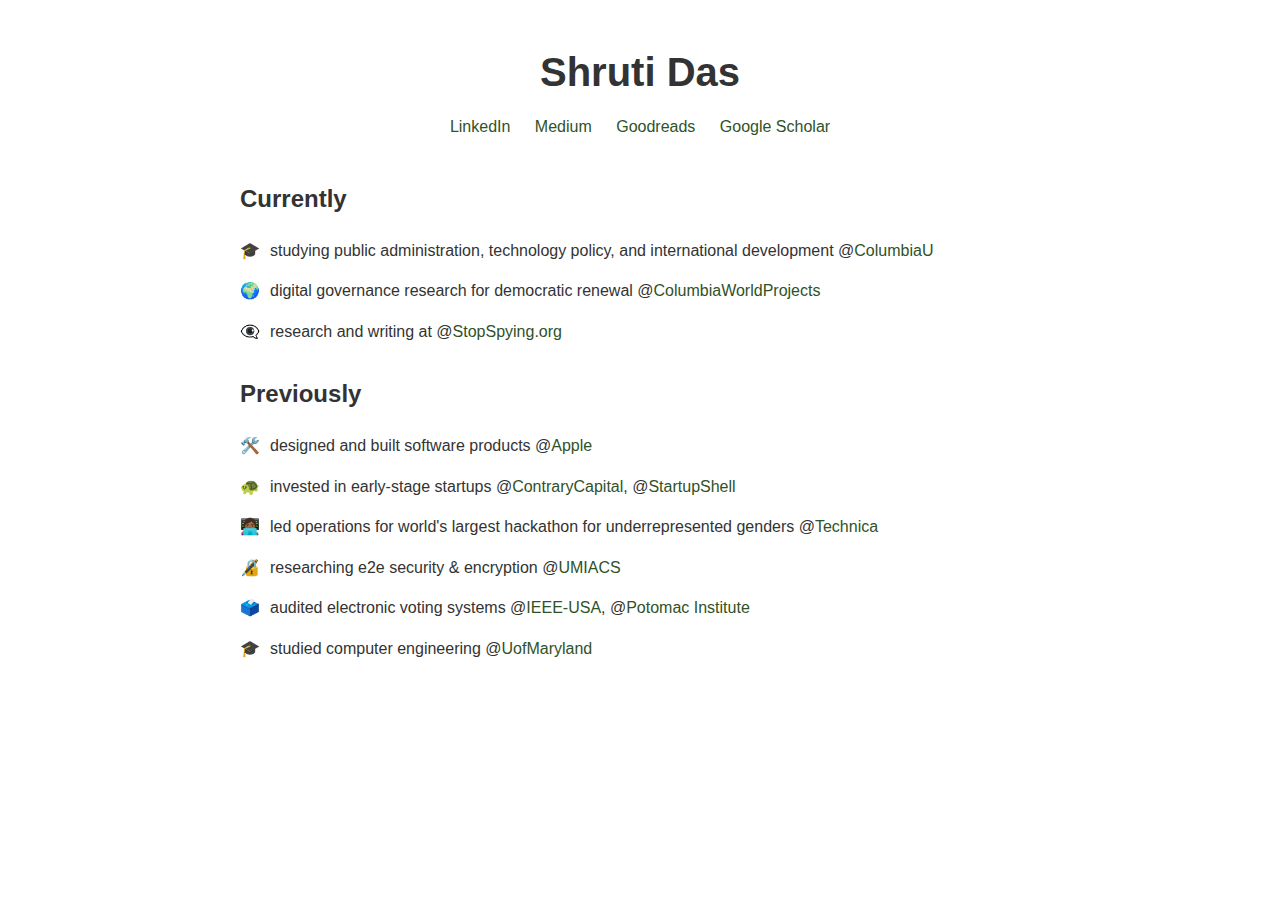
==== index.html @ 67d01620 "past" ====
<!DOCTYPE html>
<html lang="en">
<head>
    <meta charset="utf-8">
    <meta name="viewport" content="width=device-width, initial-scale=1.0">
    <meta http-equiv="X-UA-Compatible" content="IE=edge,chrome=1">
    <meta name="viewport" content="width=device-width, initial-scale=1">
    <meta name="title" content="Shruti Das">
    <link rel="shortcut icon" type="image/png" href="favicon.png">

    <link rel="canonical" href="https://shrutidas.github.io">

    <style>
        body {
            font-family: -apple-system, BlinkMacSystemFont, 'Segoe UI', Roboto, sans-serif;
            max-width: 800px;
            margin: 40px auto;
            padding: 0 20px;
            line-height: 1.6;
            color: #333;
        }

        h1 {
            text-align: center;
            font-size: 2.5em;
            margin-bottom: 10px;
        }

        .social-links {
            text-align: center;
            margin-bottom: 40px;
        }

        .social-links a {
            color: #305227;
            text-decoration: none;
            margin: 0 10px;
        }

        .section {
            margin-bottom: 30px;
        }

        .year {
            font-weight: bold;
            margin-top: 30px;
            font-size: 1.2em;
        }

        .entry {
            margin: 15px 0;
            display: flex;
            align-items: flex-start;
        }

        .emoji {
            width: 20px;
            margin-right: 10px;
        }

        a {
            color: #305227;
            text-decoration: none;
        }

        a:hover {
            text-decoration: underline;
        }
    </style>
</head>
<body>
    <h1>Shruti Das</h1>

    <div class="social-links">
        <a href="https://www.linkedin.com/in/shruti--das/" target="new">LinkedIn</a>
        <a href="https://medium.com/@shrutidas_" target="new">Medium</a>
        <a href="https://www.goodreads.com/user/show/92586447-shruti" target="new">Goodreads</a>
        <a href="https://scholar.google.com/citations?view_op=list_works&hl=en&user=afxZ388AAAAJ" target="new">Google Scholar</a>
    </div>

    <div class="section">
        <h2>Currently</h2>
        <div class="entry">
            <span class="emoji">🎓</span>
            <div>studying public administration, technology policy, and international development @<a href="https://www.columbia.edu" target="new">ColumbiaU</a></div>
        </div>
        <div class="entry">
            <span class="emoji">🌍</span>
            <div>digital governance research for democratic renewal
              @<a href="https://worldprojects.columbia.edu/our-work/research-and-engagement/democratic-renewal" target="new">ColumbiaWorldProjects</a>
            </div>
        </div>
        <div class="entry">
            <span class="emoji">👁️‍🗨️</span>
            <div>research and writing at
              @<a href="https://www.stopspying.org" target="new">StopSpying.org</a>
            </div>
        </div>
    </div>


    <div class="section">
        <h2>Previously</h2>
        <div class="entry">
            <span class="emoji">🛠️</span>
            <div>designed and built software products
              @<a href="https://www.apple.com" target="new">Apple</a>
            </div>
        </div>
        <div class="entry">
            <span class="emoji">🐢</span>
            <div>invested in early-stage startups
              @<a href="https://www.contrarycap.com" target="new">ContraryCapital</a>,
              @<a href="https://startupshell.org" target="new">StartupShell</a>
            </div>
        </div>
        <div class="entry">
            <span class="emoji">👩🏾‍💻</span>
            <div>led operations for world's largest hackathon for underrepresented genders
              @<a href="https://2019.gotechnica.org" target="new">Technica</a>
            </div>
        </div>
        <div class="entry">
            <span class="emoji">🔏</span>
            <div>researching e2e security & encryption
              @<a href="https://www.umiacs.umd.edu" target="new">UMIACS</a>
            </div>
        </div>
        <div class="entry">
            <span class="emoji">🗳️</span>
            <div>audited electronic voting systems
              @<a href="https://ieeeusa.org/" target="new">IEEE-USA</a>,
              @<a href="https://www.potomacinstitute.org" target="new">Potomac Institute</a>
            </div>
        </div>
        <div class="entry">
            <span class="emoji">🎓</span>
            <div>studied computer engineering
              @<a href="https://umd.edu" target="new">UofMaryland</a>
            </div>
        </div>
    </div>
</body>
</html>
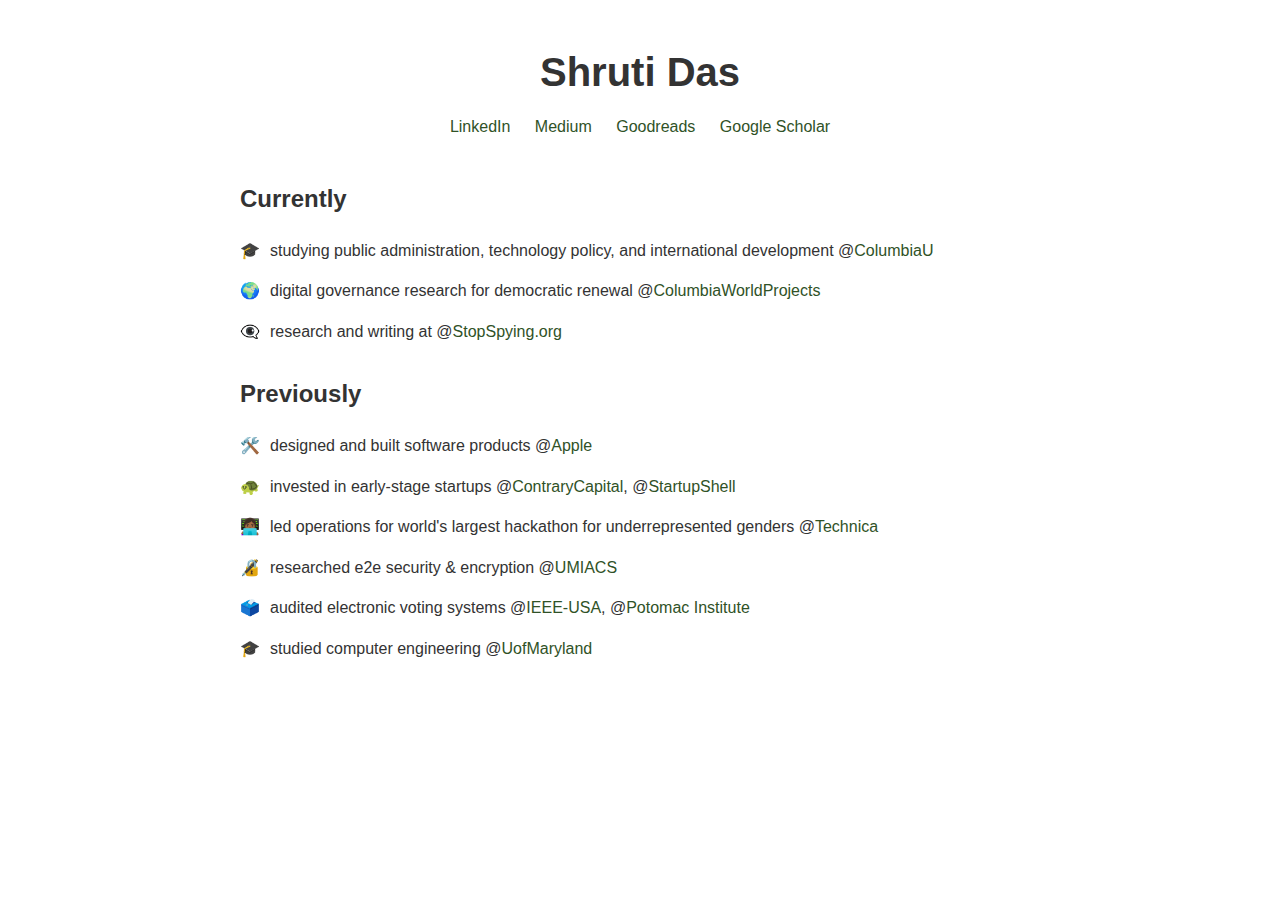
==== commit 20a76892: "up" ====
--- a/index.html
+++ b/index.html
@@ -122,7 +122,7 @@
         </div>
         <div class="entry">
             <span class="emoji">🔏</span>
-            <div>researching e2e security & encryption
+            <div>researched e2e security & encryption
               @<a href="https://www.umiacs.umd.edu" target="new">UMIACS</a>
             </div>
         </div>
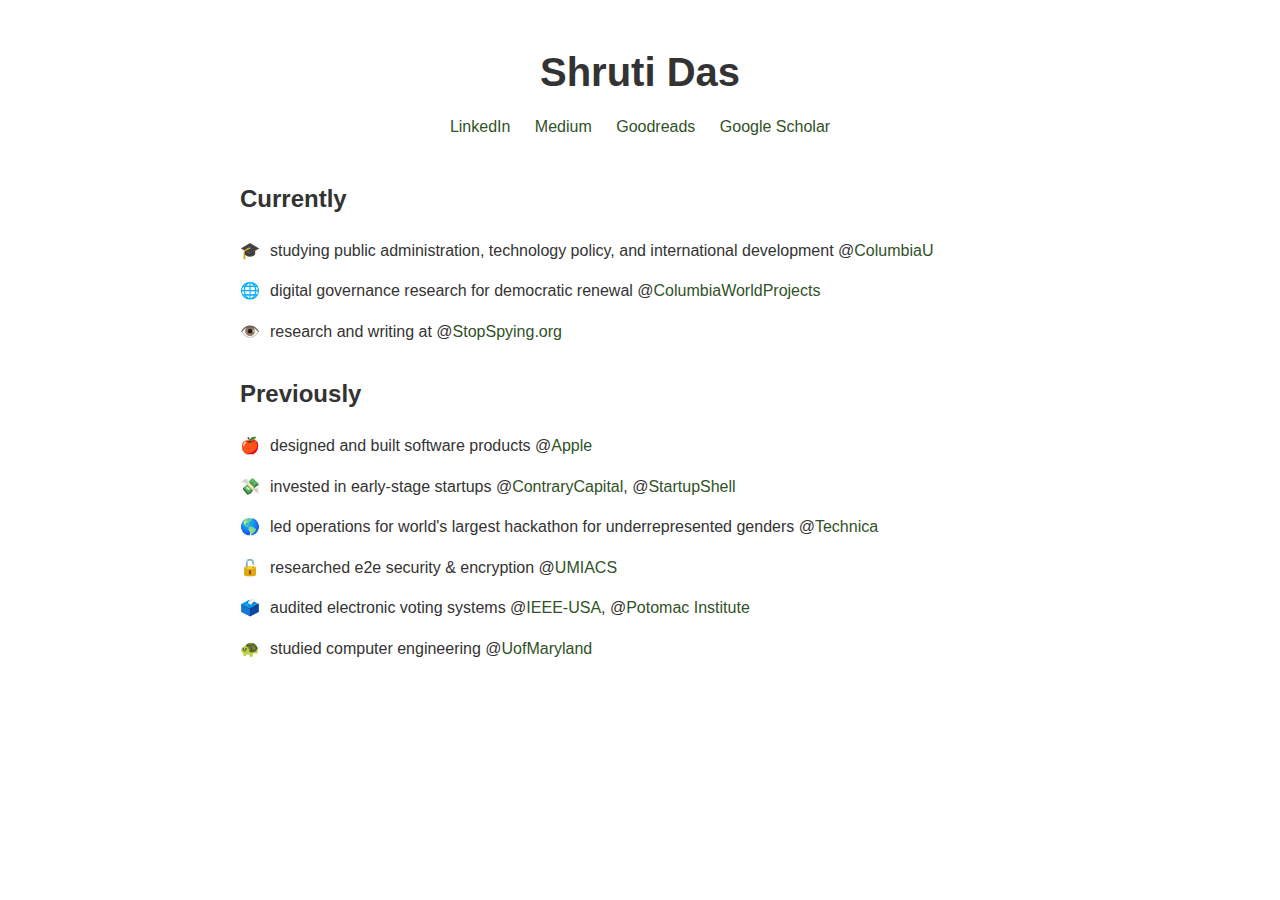
==== commit d62adc02: "aga" ====
--- a/index.html
+++ b/index.html
@@ -85,13 +85,13 @@
             <div>studying public administration, technology policy, and international development @<a href="https://www.columbia.edu" target="new">ColumbiaU</a></div>
         </div>
         <div class="entry">
-            <span class="emoji">🌍</span>
+            <span class="emoji">🌐</span>
             <div>digital governance research for democratic renewal
               @<a href="https://worldprojects.columbia.edu/our-work/research-and-engagement/democratic-renewal" target="new">ColumbiaWorldProjects</a>
             </div>
         </div>
         <div class="entry">
-            <span class="emoji">👁️‍🗨️</span>
+            <span class="emoji">👁️</span>
             <div>research and writing at
               @<a href="https://www.stopspying.org" target="new">StopSpying.org</a>
             </div>
@@ -102,26 +102,26 @@
     <div class="section">
         <h2>Previously</h2>
         <div class="entry">
-            <span class="emoji">🛠️</span>
+            <span class="emoji">🍎</span>
             <div>designed and built software products
               @<a href="https://www.apple.com" target="new">Apple</a>
             </div>
         </div>
         <div class="entry">
-            <span class="emoji">🐢</span>
+            <span class="emoji">💸</span>
             <div>invested in early-stage startups
               @<a href="https://www.contrarycap.com" target="new">ContraryCapital</a>,
               @<a href="https://startupshell.org" target="new">StartupShell</a>
             </div>
         </div>
         <div class="entry">
-            <span class="emoji">👩🏾‍💻</span>
+            <span class="emoji">🌎</span>
             <div>led operations for world's largest hackathon for underrepresented genders
               @<a href="https://2019.gotechnica.org" target="new">Technica</a>
             </div>
         </div>
         <div class="entry">
-            <span class="emoji">🔏</span>
+            <span class="emoji">🔓</span>
             <div>researched e2e security & encryption
               @<a href="https://www.umiacs.umd.edu" target="new">UMIACS</a>
             </div>
@@ -134,7 +134,7 @@
             </div>
         </div>
         <div class="entry">
-            <span class="emoji">🎓</span>
+            <span class="emoji">🐢</span>
             <div>studied computer engineering
               @<a href="https://umd.edu" target="new">UofMaryland</a>
             </div>
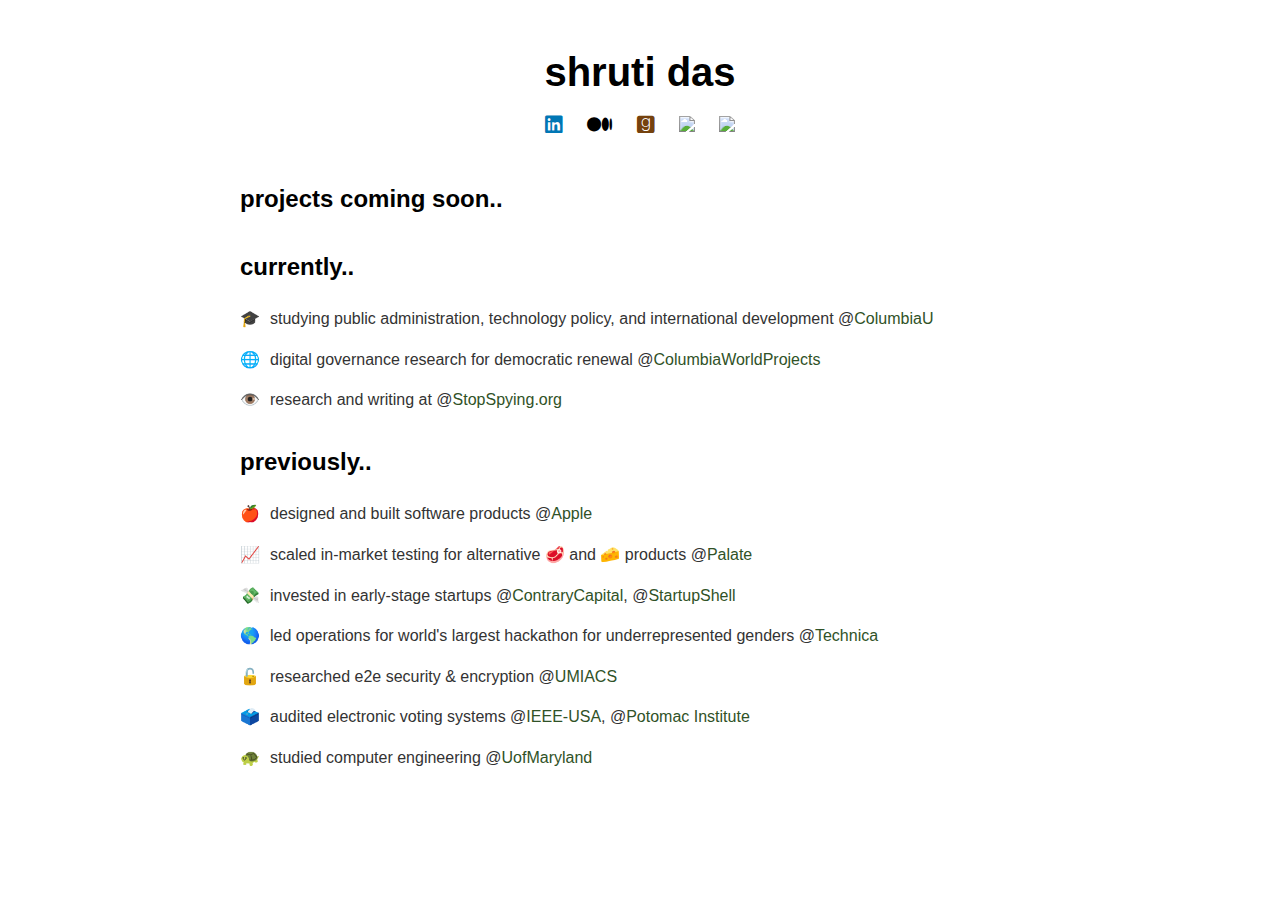
==== commit 50c95bcd: "short edits" ====
--- a/index.html
+++ b/index.html
@@ -6,13 +6,22 @@
     <meta http-equiv="X-UA-Compatible" content="IE=edge,chrome=1">
     <meta name="viewport" content="width=device-width, initial-scale=1">
     <meta name="title" content="Shruti Das">
-    <link rel="shortcut icon" type="image/png" href="favicon.png">
+    <link rel="shortcut icon" type="image/png" href="img/favicon.png">
+    <link rel="stylesheet" href="https://cdnjs.cloudflare.com/ajax/libs/font-awesome/6.5.1/css/all.min.css">
 
     <link rel="canonical" href="https://shrutidas.github.io">
+    <title>Shruti Das</title>
 
     <style>
+        @font-face {
+          font-family: 'Apercu';
+          src: url('path/to/apercu-regular.woff2') format('woff2'),
+               url('path/to/apercu-regular.woff') format('woff');
+        }
+
         body {
             font-family: -apple-system, BlinkMacSystemFont, 'Segoe UI', Roboto, sans-serif;
+            /*font-family: 'Apercu', sans-serif;*/
             max-width: 800px;
             margin: 40px auto;
             padding: 0 20px;
@@ -22,8 +31,15 @@
 
         h1 {
             text-align: center;
+            font-family: 'Apercu', sans-serif;
             font-size: 2.5em;
             margin-bottom: 10px;
+            color: #000;
+        }
+
+        h2 {
+          font-family: 'Apercu', sans-serif;
+          color: #000;
         }
 
         .social-links {
@@ -69,17 +85,33 @@
     </style>
 </head>
 <body>
-    <h1>Shruti Das</h1>
+    <h1>shruti das</h1>
 
     <div class="social-links">
-        <a href="https://www.linkedin.com/in/shruti--das/" target="new">LinkedIn</a>
-        <a href="https://medium.com/@shrutidas_" target="new">Medium</a>
-        <a href="https://www.goodreads.com/user/show/92586447-shruti" target="new">Goodreads</a>
-        <a href="https://scholar.google.com/citations?view_op=list_works&hl=en&user=afxZ388AAAAJ" target="new">Google Scholar</a>
+        <a href="https://www.linkedin.com/in/shruti--das/">
+            <i class="fab fa-linkedin" style="font-size: 20px; color: #0077B5"></i>
+        </a>
+        <a href="https://medium.com/@shrutidas_">
+            <i class="fab fa-medium" style="font-size: 20px; color: #000"></i>
+        </a>
+        <a href="https://www.goodreads.com/user/show/92586447-shruti">
+            <i class="fab fa-goodreads" style="font-size: 20px; color: #75420e"></i>
+        </a>
+        <a href="https://curius.app/shruti-das">
+            <img src="https://img.notionusercontent.com/s3/prod-files-secure%2Ff047967b-68fd-4c0b-990e-ab3b13fb4d0d%2F64e701c6-2f1d-401b-8a43-7c9bbbfc812d%2FGroup_46_(4).png/size/w=250?exp=1738200507&sig=jaHJXGyHwv23MrXRkWmx5qdWmTssn3d07ymlyJirL6E" width="18">
+        </a>
+        <a href="https://scholar.google.com/citations?user=afxZ388AAAAJ&hl=en&oi=sra">
+          <img src="https://upload.wikimedia.org/wikipedia/commons/thumb/c/c7/Google_Scholar_logo.svg/2048px-Google_Scholar_logo.svg.png" width="18">
+
+        </a>
     </div>
 
     <div class="section">
-        <h2>Currently</h2>
+      <h2>projects coming soon..</h2>
+    </div>
+
+    <div class="section">
+        <h2>currently..</h2>
         <div class="entry">
             <span class="emoji">🎓</span>
             <div>studying public administration, technology policy, and international development @<a href="https://www.columbia.edu" target="new">ColumbiaU</a></div>
@@ -100,43 +132,49 @@
 
 
     <div class="section">
-        <h2>Previously</h2>
+        <h2>previously..</h2>
         <div class="entry">
             <span class="emoji">🍎</span>
             <div>designed and built software products
-              @<a href="https://www.apple.com" target="new">Apple</a>
+              @<a href="https://www.apple.com">Apple</a>
+            </div>
+        </div>
+        <div class="entry">
+            <span class="emoji">📈</span>
+            <div>scaled in-market testing for alternative 🥩 and 🧀 products
+              @<a href="https://www.palateinsights.com">Palate</a>
             </div>
         </div>
         <div class="entry">
             <span class="emoji">💸</span>
             <div>invested in early-stage startups
-              @<a href="https://www.contrarycap.com" target="new">ContraryCapital</a>,
-              @<a href="https://startupshell.org" target="new">StartupShell</a>
+              @<a href="https://www.contrarycap.com">ContraryCapital</a>,
+              @<a href="https://startupshell.org">StartupShell</a>
             </div>
         </div>
         <div class="entry">
             <span class="emoji">🌎</span>
             <div>led operations for world's largest hackathon for underrepresented genders
-              @<a href="https://2019.gotechnica.org" target="new">Technica</a>
+              @<a href="https://2019.gotechnica.org">Technica</a>
             </div>
         </div>
         <div class="entry">
             <span class="emoji">🔓</span>
             <div>researched e2e security & encryption
-              @<a href="https://www.umiacs.umd.edu" target="new">UMIACS</a>
+              @<a href="https://www.umiacs.umd.edu">UMIACS</a>
             </div>
         </div>
         <div class="entry">
             <span class="emoji">🗳️</span>
             <div>audited electronic voting systems
-              @<a href="https://ieeeusa.org/" target="new">IEEE-USA</a>,
-              @<a href="https://www.potomacinstitute.org" target="new">Potomac Institute</a>
+              @<a href="https://ieeeusa.org/">IEEE-USA</a>,
+              @<a href="https://www.potomacinstitute.org">Potomac Institute</a>
             </div>
         </div>
         <div class="entry">
             <span class="emoji">🐢</span>
             <div>studied computer engineering
-              @<a href="https://umd.edu" target="new">UofMaryland</a>
+              @<a href="https://umd.edu">UofMaryland</a>
             </div>
         </div>
     </div>
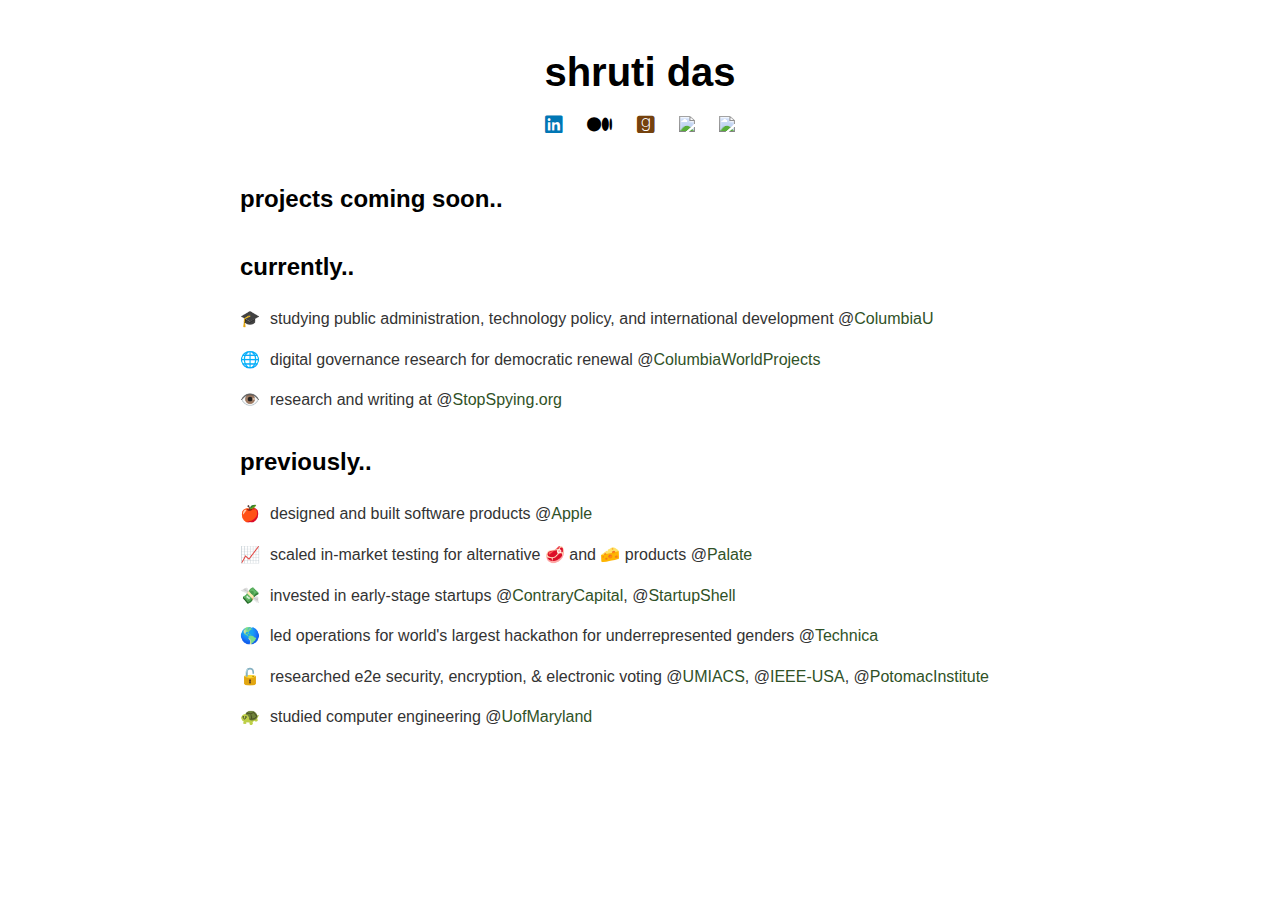
==== commit 97676800: "uno mas" ====
--- a/index.html
+++ b/index.html
@@ -160,15 +160,10 @@
         </div>
         <div class="entry">
             <span class="emoji">🔓</span>
-            <div>researched e2e security & encryption
-              @<a href="https://www.umiacs.umd.edu">UMIACS</a>
-            </div>
-        </div>
-        <div class="entry">
-            <span class="emoji">🗳️</span>
-            <div>audited electronic voting systems
+            <div>researched e2e security, encryption, & electronic voting
+              @<a href="https://www.umiacs.umd.edu">UMIACS</a>,
               @<a href="https://ieeeusa.org/">IEEE-USA</a>,
-              @<a href="https://www.potomacinstitute.org">Potomac Institute</a>
+              @<a href="https://www.potomacinstitute.org">PotomacInstitute</a>
             </div>
         </div>
         <div class="entry">
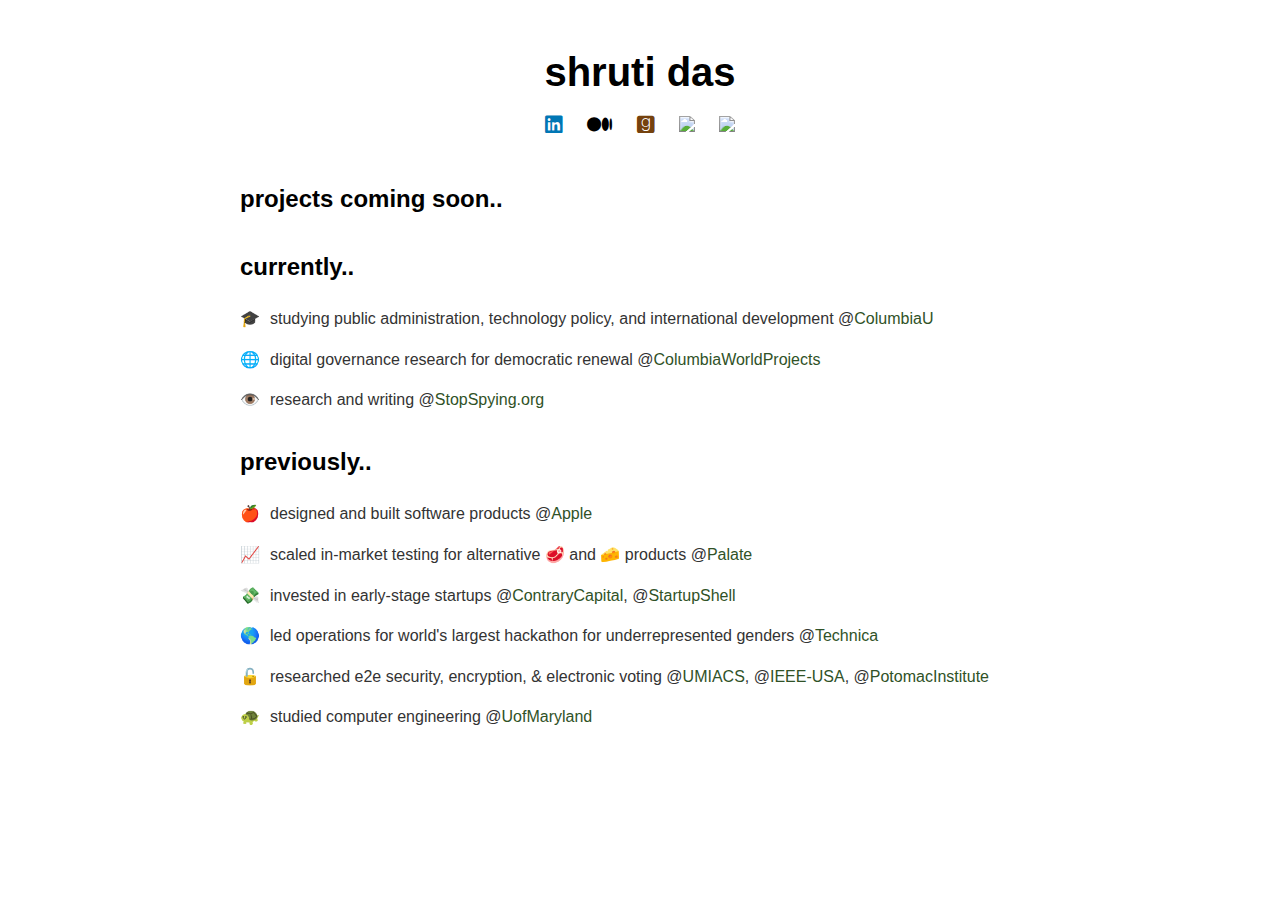
==== commit 6764d083: "oops" ====
--- a/index.html
+++ b/index.html
@@ -124,7 +124,7 @@
         </div>
         <div class="entry">
             <span class="emoji">👁️</span>
-            <div>research and writing at
+            <div>research and writing
               @<a href="https://www.stopspying.org" target="new">StopSpying.org</a>
             </div>
         </div>
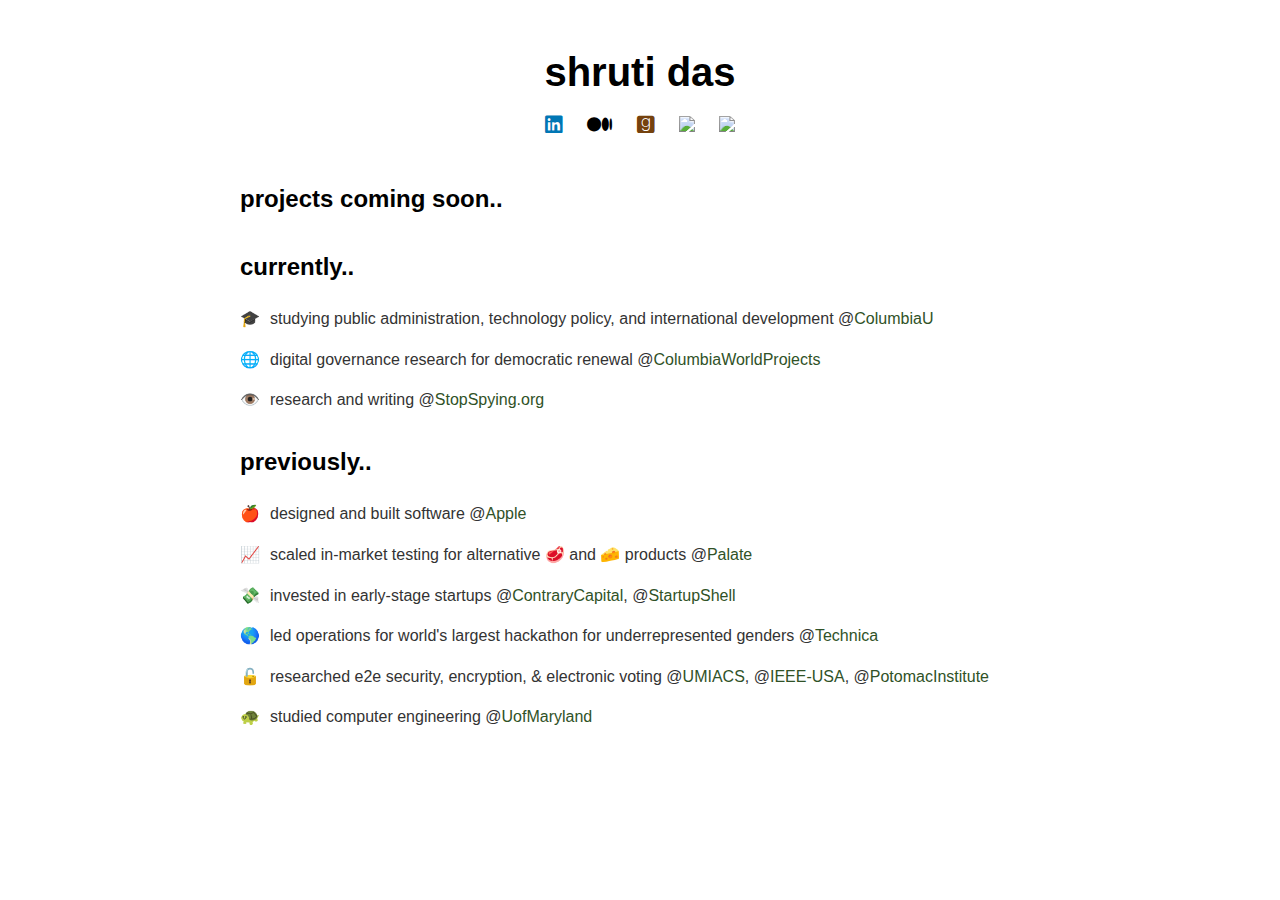
==== commit 7ee5c968: "is this it" ====
--- a/index.html
+++ b/index.html
@@ -135,7 +135,7 @@
         <h2>previously..</h2>
         <div class="entry">
             <span class="emoji">🍎</span>
-            <div>designed and built software products
+            <div>designed and built software
               @<a href="https://www.apple.com">Apple</a>
             </div>
         </div>
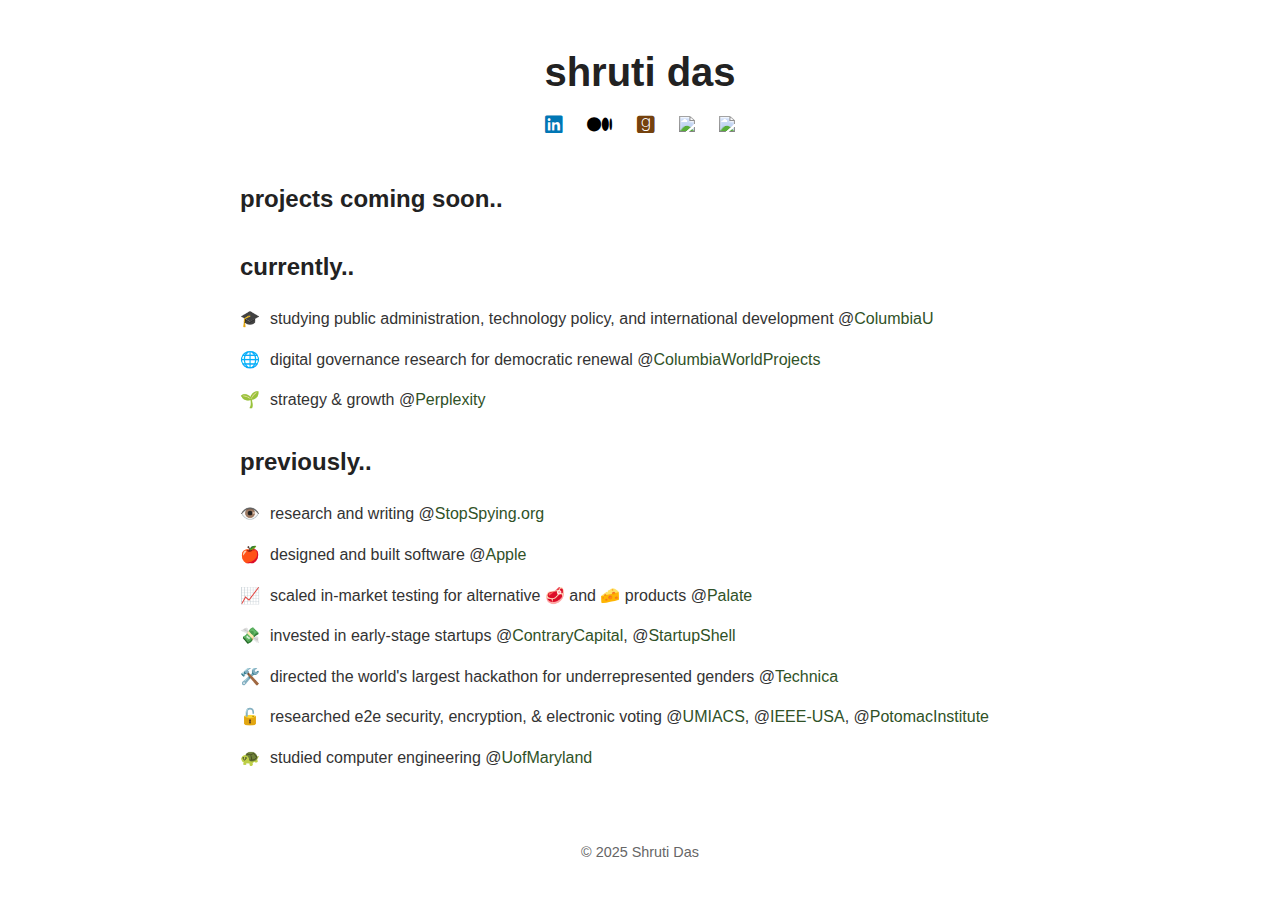
==== commit 0c7e0c18: "smallest fixes" ====
--- a/index.html
+++ b/index.html
@@ -21,7 +21,6 @@
 
         body {
             font-family: -apple-system, BlinkMacSystemFont, 'Segoe UI', Roboto, sans-serif;
-            /*font-family: 'Apercu', sans-serif;*/
             max-width: 800px;
             margin: 40px auto;
             padding: 0 20px;
@@ -34,12 +33,12 @@
             font-family: 'Apercu', sans-serif;
             font-size: 2.5em;
             margin-bottom: 10px;
-            color: #000;
+            color: #222;
         }
 
         h2 {
           font-family: 'Apercu', sans-serif;
-          color: #000;
+          color: #222;
         }
 
         .social-links {
@@ -77,6 +76,7 @@
         a {
             color: #305227;
             text-decoration: none;
+            font-weight: 500;
         }
 
         a:hover {
@@ -98,7 +98,7 @@
             <i class="fab fa-goodreads" style="font-size: 20px; color: #75420e"></i>
         </a>
         <a href="https://curius.app/shruti-das">
-            <img src="https://img.notionusercontent.com/s3/prod-files-secure%2Ff047967b-68fd-4c0b-990e-ab3b13fb4d0d%2F64e701c6-2f1d-401b-8a43-7c9bbbfc812d%2FGroup_46_(4).png/size/w=250?exp=1738200507&sig=jaHJXGyHwv23MrXRkWmx5qdWmTssn3d07ymlyJirL6E" width="18">
+            <img src="https://curius.app/dist/favicon.ico" width="18">
         </a>
         <a href="https://scholar.google.com/citations?user=afxZ388AAAAJ&hl=en&oi=sra">
           <img src="https://upload.wikimedia.org/wikipedia/commons/thumb/c/c7/Google_Scholar_logo.svg/2048px-Google_Scholar_logo.svg.png" width="18">
@@ -123,9 +123,9 @@
             </div>
         </div>
         <div class="entry">
-            <span class="emoji">👁️</span>
-            <div>research and writing
-              @<a href="https://www.stopspying.org" target="new">StopSpying.org</a>
+            <span class="emoji">🌱</span>
+            <div>strategy & growth
+              @<a href="https://www.perplexity.ai" target="new">Perplexity</a>
             </div>
         </div>
     </div>
@@ -133,6 +133,12 @@
 
     <div class="section">
         <h2>previously..</h2>
+        <div class="entry">
+            <span class="emoji">👁️</span>
+            <div>research and writing
+              @<a href="https://www.stopspying.org" target="new">StopSpying.org</a>
+            </div>
+        </div>
         <div class="entry">
             <span class="emoji">🍎</span>
             <div>designed and built software
@@ -153,8 +159,8 @@
             </div>
         </div>
         <div class="entry">
-            <span class="emoji">🌎</span>
-            <div>led operations for world's largest hackathon for underrepresented genders
+            <span class="emoji">🛠️</span>
+            <div>directed the world's largest hackathon for underrepresented genders
               @<a href="https://2019.gotechnica.org">Technica</a>
             </div>
         </div>
@@ -173,5 +179,9 @@
             </div>
         </div>
     </div>
+
+    <footer style="text-align: center; margin-top: 70px; font-size: 0.9em; color: #666;">
+     &copy; 2025 Shruti Das
+   </footer>
 </body>
 </html>
